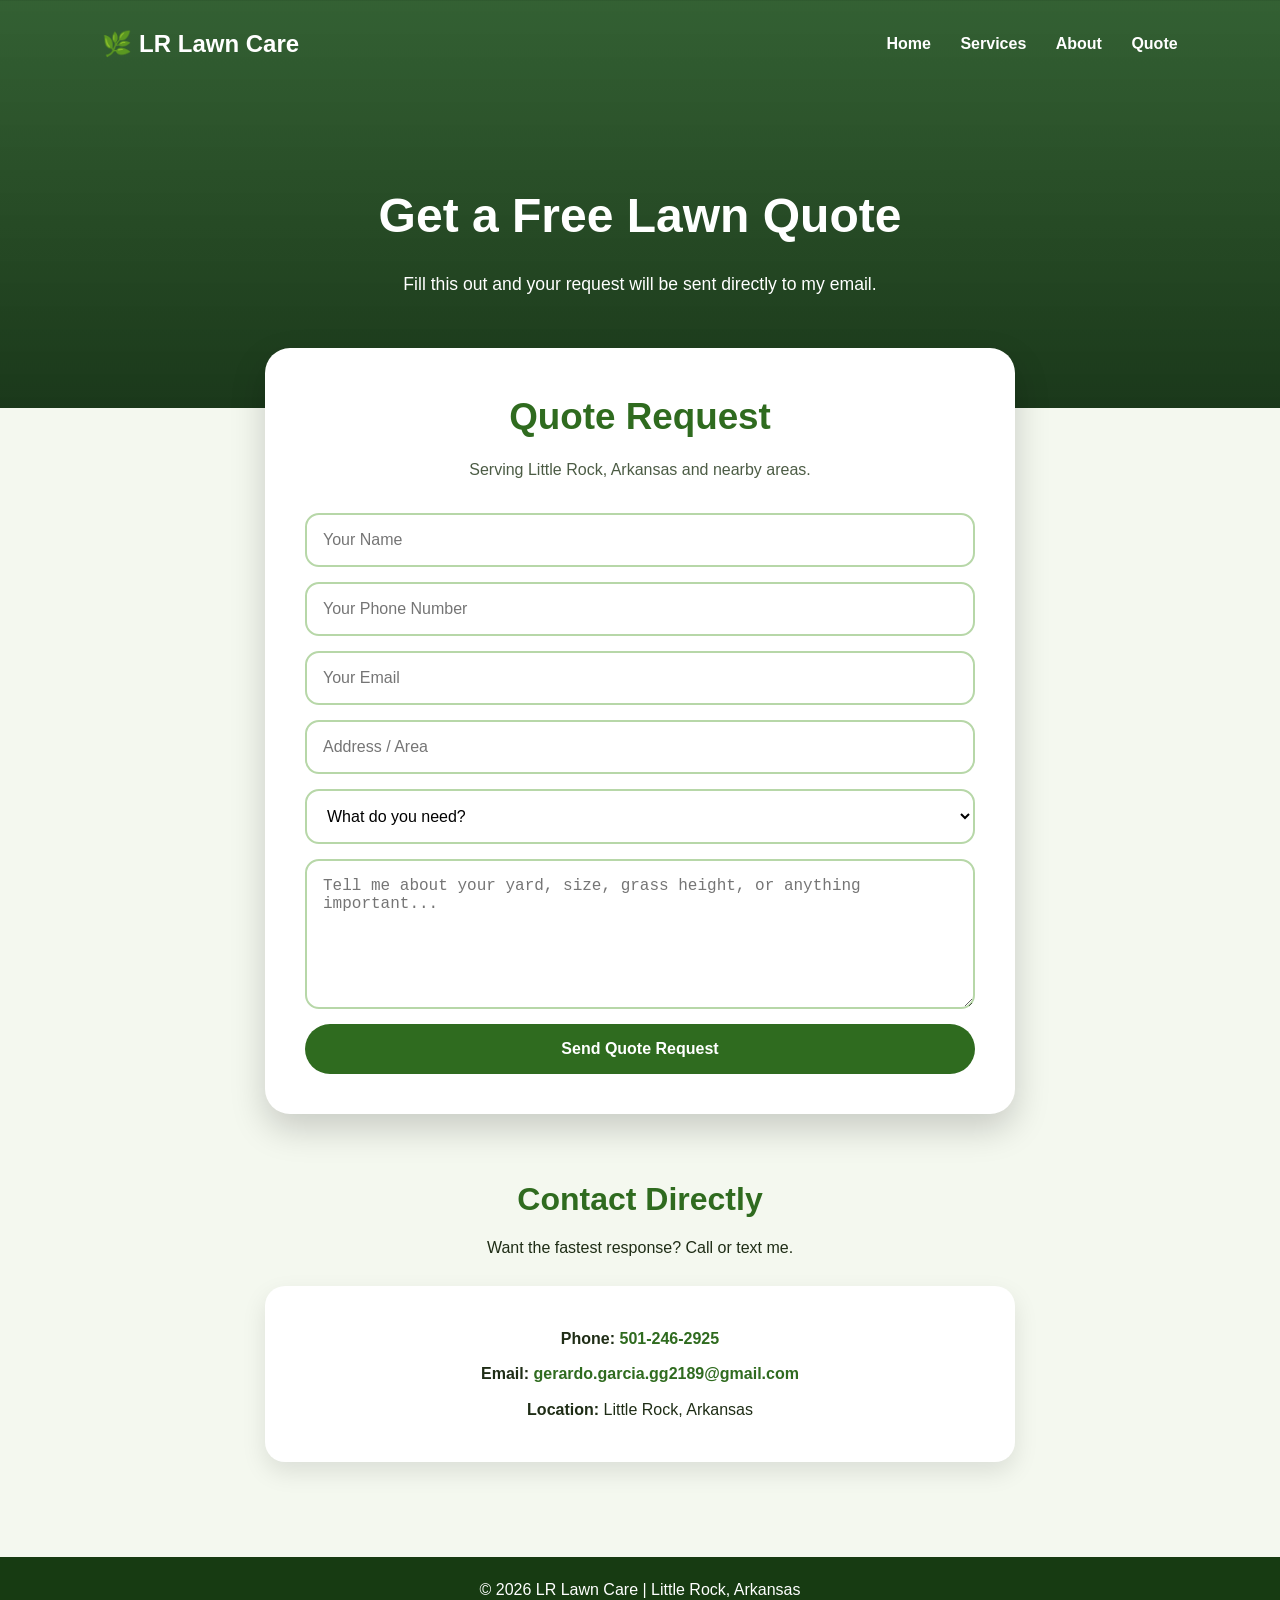
==== quote.html @ a7983ccd "Add files via upload" ====
<!DOCTYPE html>
<html lang="en">
<head>
  <meta charset="UTF-8" />
  <meta name="viewport" content="width=device-width, initial-scale=1.0" />

  <title>Get a Quote | LR Lawn Care</title>

  <link rel="stylesheet" href="style.css" />
</head>
<body>

  <header class="quote-header">

    <nav class="navbar">
      <div class="logo">🌿 LR Lawn Care</div>

      <div class="nav-links">
        <a href="index.html">Home</a>
        <a href="index.html#services">Services</a>
        <a href="index.html#about">About</a>
        <a href="quote.html">Quote</a>
      </div>
    </nav>

    <div class="quote-title">
      <h1>Get a Free Lawn Quote</h1>

      <p>
        Fill this out and your request will be sent directly to my email.
      </p>
    </div>

  </header>

  <main class="quote-page">

    <section class="quote-card">

      <h2>Quote Request</h2>

      <p class="quote-subtext">
        Serving Little Rock, Arkansas and nearby areas.
      </p>

      <form
        class="quote-form"
        action="https://formsubmit.co/gerardo.garcia.gg2189@gmail.com"
        method="POST"
      >

        <input type="hidden" name="_captcha" value="false">

        <input type="hidden" name="_subject" value="New Lawn Care Quote Request">

        <input type="hidden" name="_template" value="table">

        <input
          type="hidden"
          name="_next"
          value="https://pythonaccs.github.io/extraxtz/quote.html"
        >

        <input
          type="text"
          name="name"
          placeholder="Your Name"
          required
        />

        <input
          type="tel"
          name="phone"
          placeholder="Your Phone Number"
          required
        />

        <input
          type="email"
          name="email"
          placeholder="Your Email"
        />

        <input
          type="text"
          name="address"
          placeholder="Address / Area"
          required
        />

        <select name="service" required>
          <option value="">What do you need?</option>
          <option value="Lawn Mowing">Lawn Mowing</option>
          <option value="Edging">Lawn Care</option>
          <option value="Yard Cleanup">Yard Cleanup</option>
          <option value="Mowing + Care">Mowing + Care</option>
          <option value="Other">Other</option>
        </select>

        <textarea
          name="message"
          placeholder="Tell me about your yard, size, grass height, or anything important..."
          required
        ></textarea>

        <button type="submit">Send Quote Request</button>

      </form>

    </section>

    <section class="contact-info">

      <h2>Contact Directly</h2>

      <p>
        Want the fastest response? Call or text me.
      </p>

      <div class="contact-box">

        <p>
          <strong>Phone:</strong>
          <a href="tel:5012462925">501-246-2925</a>
        </p>

        <p>
          <strong>Email:</strong>
          <a href="mailto:gerardo.garcia.gg2189@gmail.com">
            gerardo.garcia.gg2189@gmail.com
          </a>
        </p>

        <p>
          <strong>Location:</strong>
          Little Rock, Arkansas
        </p>

      </div>

    </section>

  </main>

  <footer>
    <p>© 2026 LR Lawn Care | Little Rock, Arkansas</p>
  </footer>

  <script src="script.js"></script>
</body>
</html>
---- style.css ----
* {
  margin: 0;
  padding: 0;
  box-sizing: border-box;
}

html {
  scroll-behavior: smooth;
}

body {
  font-family: Arial, sans-serif;
  background: #f4f8ef;
  color: #1f2d16;
  line-height: 1.6;
}

/* NAVBAR */

.navbar {
  display: flex;
  justify-content: space-between;
  align-items: center;

  padding: 25px 8%;
}

.logo {
  font-size: 1.5rem;
  font-weight: bold;
}

.nav-links a {
  color: white;
  text-decoration: none;
  margin-left: 25px;
  font-weight: bold;
  transition: 0.3s;
}

.nav-links a:hover {
  color: #a8ff78;
}

/* HOME HERO */

.hero {
  min-height: 100vh;

  background:
    linear-gradient(
      rgba(18, 70, 18, 0.75),
      rgba(8, 40, 8, 0.85)
    ),
    url("https://images.unsplash.com/photo-1558904541-efa843a96f01?auto=format&fit=crop&w=1600&q=80");

  background-size: cover;
  background-position: center;

  color: white;
}

.hero-content {
  max-width: 700px;
  padding: 130px 8%;
}

.hero-content h1 {
  font-size: 3.7rem;
  line-height: 1.1;
  margin-bottom: 20px;
}

.hero-content p {
  font-size: 1.2rem;
  margin-bottom: 30px;
}

/* QUOTE HEADER */

.quote-header {
  background:
    linear-gradient(
      rgba(18, 70, 18, 0.85),
      rgba(8, 40, 8, 0.92)
    ),
    url("https://images.unsplash.com/photo-1599685315640-7a45f7a2b52a?auto=format&fit=crop&w=1600&q=80");

  background-size: cover;
  background-position: center;

  color: white;
}

.quote-title {
  text-align: center;
  padding: 90px 8% 110px;
}

.quote-title h1 {
  font-size: 3rem;
  margin-bottom: 15px;
}

.quote-title p {
  font-size: 1.1rem;
}

/* BUTTONS */

.btn {
  display: inline-block;

  background: #78c850;
  color: #102b0d;

  padding: 14px 28px;

  border-radius: 30px;

  text-decoration: none;
  font-weight: bold;

  transition: 0.3s;
}

.btn:hover {
  background: #b8ff88;
  transform: scale(1.05);
}

/* SECTIONS */

.section {
  padding: 90px 8%;
  text-align: center;
}

.section h2 {
  font-size: 2.7rem;
  color: #2f6b1f;
  margin-bottom: 35px;
}

/* CARDS */

.cards {
  display: flex;
  justify-content: center;
  flex-wrap: wrap;
  gap: 25px;
}

.card {
  background: white;

  width: 290px;

  padding: 30px;

  border-radius: 20px;

  box-shadow: 0 10px 25px rgba(0,0,0,0.12);

  border-bottom: 5px solid #78c850;

  transition: 0.3s;
}

.card:hover {
  transform: translateY(-6px);
}

.card h3 {
  margin-bottom: 12px;
  color: #2f6b1f;
}

/* ABOUT */

.about {
  background: #e6f3d8;
}

.about p {
  max-width: 760px;
  margin: auto;
  font-size: 1.1rem;
}

/* CTA */

.cta {
  background: #f4f8ef;
}

.cta p {
  margin-bottom: 25px;
}

/* QUOTE PAGE */

.quote-page {
  padding: 70px 8%;
}

.quote-card {
  max-width: 750px;
  margin: -130px auto 60px;

  background: white;

  padding: 40px;

  border-radius: 25px;

  box-shadow: 0 15px 35px rgba(0,0,0,0.18);

  text-align: center;
}

.quote-card h2 {
  color: #2f6b1f;
  font-size: 2.3rem;
  margin-bottom: 10px;
}

.quote-subtext {
  margin-bottom: 30px;
  color: #4c5c45;
}

/* FORM */

.quote-form {
  display: flex;
  flex-direction: column;
  gap: 15px;
}

.quote-form input,
.quote-form textarea,
.quote-form select {
  width: 100%;

  padding: 16px;

  border-radius: 14px;

  border: 2px solid #b7d7a8;

  font-size: 1rem;

  outline: none;

  background: white;

  transition: 0.3s;
}

.quote-form input:focus,
.quote-form textarea:focus,
.quote-form select:focus {
  border-color: #78c850;
}

.quote-form textarea {
  min-height: 150px;
  resize: vertical;
}

.quote-form button {
  background: #2f6b1f;
  color: white;

  padding: 16px;

  border: none;
  border-radius: 30px;

  font-size: 1rem;
  font-weight: bold;

  cursor: pointer;

  transition: 0.3s;
}

.quote-form button:hover {
  background: #78c850;
  color: #102b0d;
}

/* CONTACT INFO */

.contact-info {
  max-width: 750px;
  margin: 0 auto;
  text-align: center;
}

.contact-info h2 {
  color: #2f6b1f;
  font-size: 2rem;
  margin-bottom: 10px;
}

.contact-box {
  background: white;

  margin: 25px auto;

  padding: 30px;

  border-radius: 20px;

  box-shadow: 0 10px 25px rgba(0,0,0,0.1);
}

.contact-box p {
  margin: 10px 0;
}

.contact-box a {
  color: #2f6b1f;
  text-decoration: none;
  font-weight: bold;
}

/* FOOTER */

footer {
  background: #173b12;
  color: white;

  text-align: center;

  padding: 20px;
}

/* MOBILE */

@media (max-width: 700px) {

  .navbar {
    flex-direction: column;
    gap: 15px;
  }

  .nav-links {
    display: flex;
    gap: 13px;
    flex-wrap: wrap;
    justify-content: center;
  }

  .nav-links a {
    margin-left: 0;
    font-size: 0.95rem;
  }

  .hero-content {
    text-align: center;
    padding-top: 90px;
  }

  .hero-content h1 {
    font-size: 2.4rem;
  }

  .hero-content p {
    font-size: 1rem;
  }

  .quote-title h1 {
    font-size: 2.3rem;
  }

  .quote-card {
    margin-top: -90px;
    padding: 25px;
  }

  .section h2 {
    font-size: 2rem;
  }

}
/* PRICING */

.pricing {
  background: #eef7e5;
}

.pricing-note {
  max-width: 650px;
  margin: -20px auto 35px;
  color: #4c5c45;
}

.pricing-grid {
  display: flex;
  justify-content: center;
  flex-wrap: wrap;
  gap: 25px;
}

.price-card {
  background: white;
  width: 260px;
  padding: 28px;
  border-radius: 20px;
  box-shadow: 0 10px 25px rgba(0,0,0,0.12);
  border-bottom: 5px solid #78c850;
  transition: 0.3s;
}

.price-card:hover {
  transform: translateY(-6px);
}

.price-card h3 {
  color: #2f6b1f;
  margin-bottom: 12px;
}

.price {
  font-size: 2rem;
  font-weight: bold;
  color: #2f6b1f;
  margin-bottom: 10px;
}

.featured {
  border-bottom-color: #2f6b1f;
  background: #f9fff4;
}
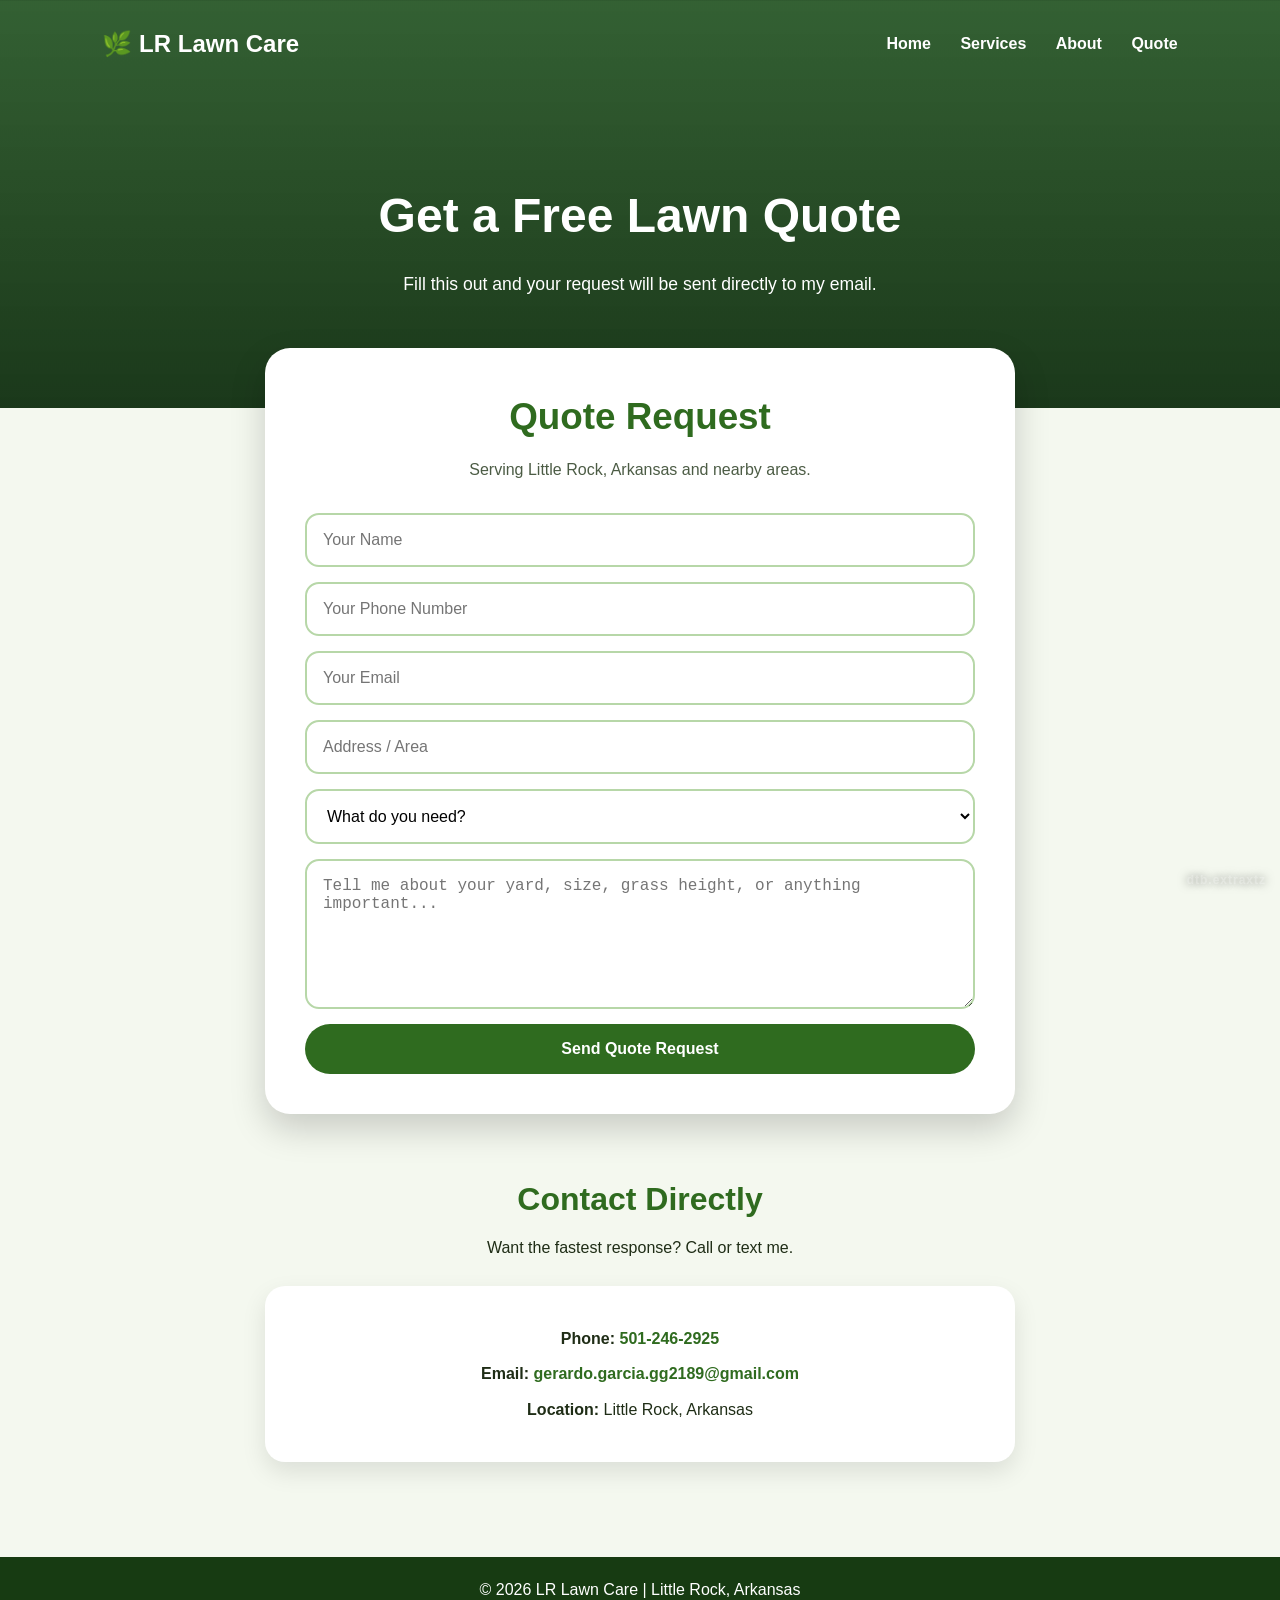
==== commit f586e5a8: "Update quote.html" ====
--- a/quote.html
+++ b/quote.html
@@ -58,7 +58,7 @@
         <input
           type="hidden"
           name="_next"
-          value="https://pythonaccs.github.io/extraxtz/quote.html"
+          value="https://pythonaccs.github.io/GLLC/quote.html"
         >
 
         <input
@@ -147,5 +147,8 @@
   </footer>
 
   <script src="script.js"></script>
+  <div class="watermark">
+  dtb.extraxtz
+</div>
 </body>
-</html>+</html>
--- a/style.css
+++ b/style.css
@@ -434,4 +434,34 @@
 .featured {
   border-bottom-color: #2f6b1f;
   background: #f9fff4;
-}+}
+/* WATERMARK */
+
+.watermark {
+  position: fixed;
+  bottom: 10px;
+  right: 14px;
+
+  font-size: 0.75rem;
+  font-weight: bold;
+
+  color: rgba(255,255,255,0.25);
+
+  z-index: 9999;
+
+  pointer-events: none;
+
+  user-select: none;
+
+  letter-spacing: 1px;
+
+  text-shadow: 0 0 10px rgba(0,0,0,0.5);
+}
+
+@media (max-width: 700px) {
+  .watermark {
+    font-size: 0.65rem;
+    bottom: 8px;
+    right: 10px;
+  }
+}
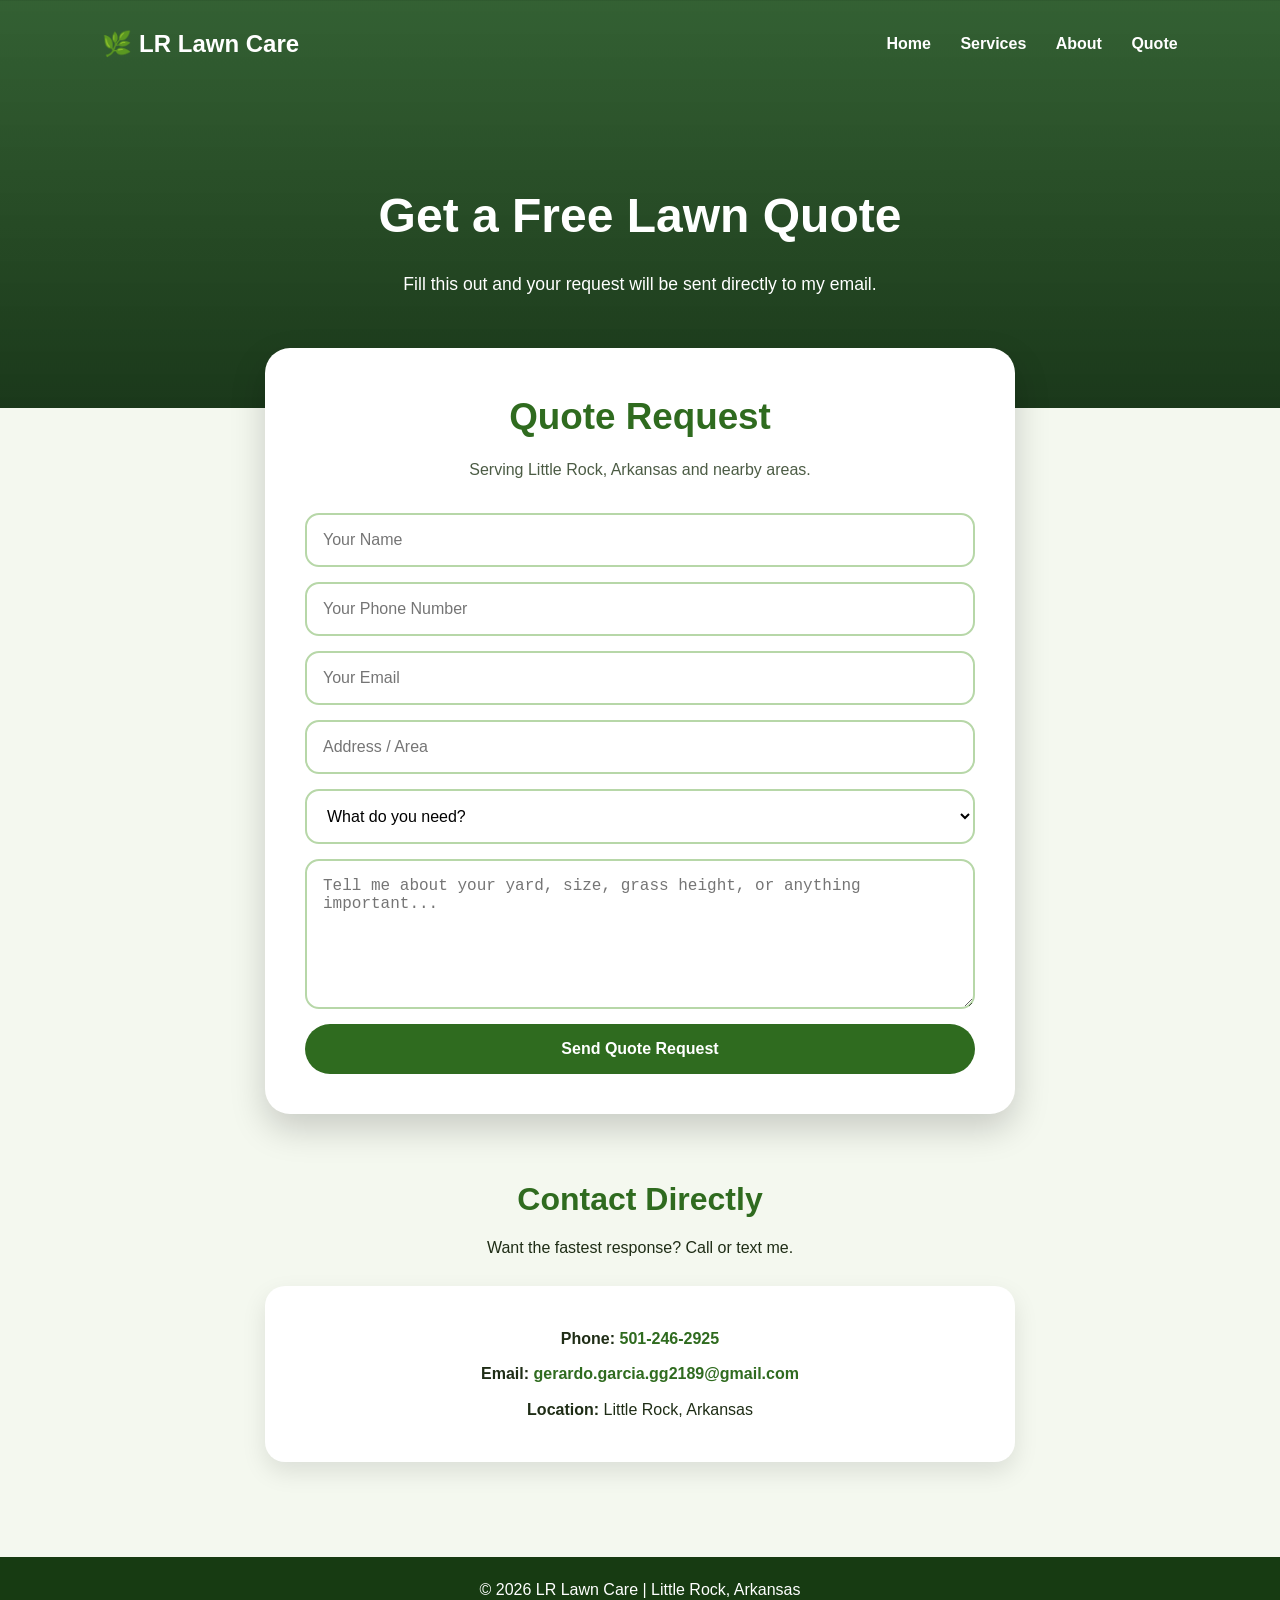
==== commit 804efa91: "Update quote.html" ====
--- a/quote.html
+++ b/quote.html
@@ -147,8 +147,5 @@
   </footer>
 
   <script src="script.js"></script>
-  <div class="watermark">
-  dtb.extraxtz
-</div>
 </body>
 </html>
--- a/style.css
+++ b/style.css
@@ -435,33 +435,3 @@
   border-bottom-color: #2f6b1f;
   background: #f9fff4;
 }
-/* WATERMARK */
-
-.watermark {
-  position: fixed;
-  bottom: 10px;
-  right: 14px;
-
-  font-size: 0.75rem;
-  font-weight: bold;
-
-  color: rgba(255,255,255,0.25);
-
-  z-index: 9999;
-
-  pointer-events: none;
-
-  user-select: none;
-
-  letter-spacing: 1px;
-
-  text-shadow: 0 0 10px rgba(0,0,0,0.5);
-}
-
-@media (max-width: 700px) {
-  .watermark {
-    font-size: 0.65rem;
-    bottom: 8px;
-    right: 10px;
-  }
-}
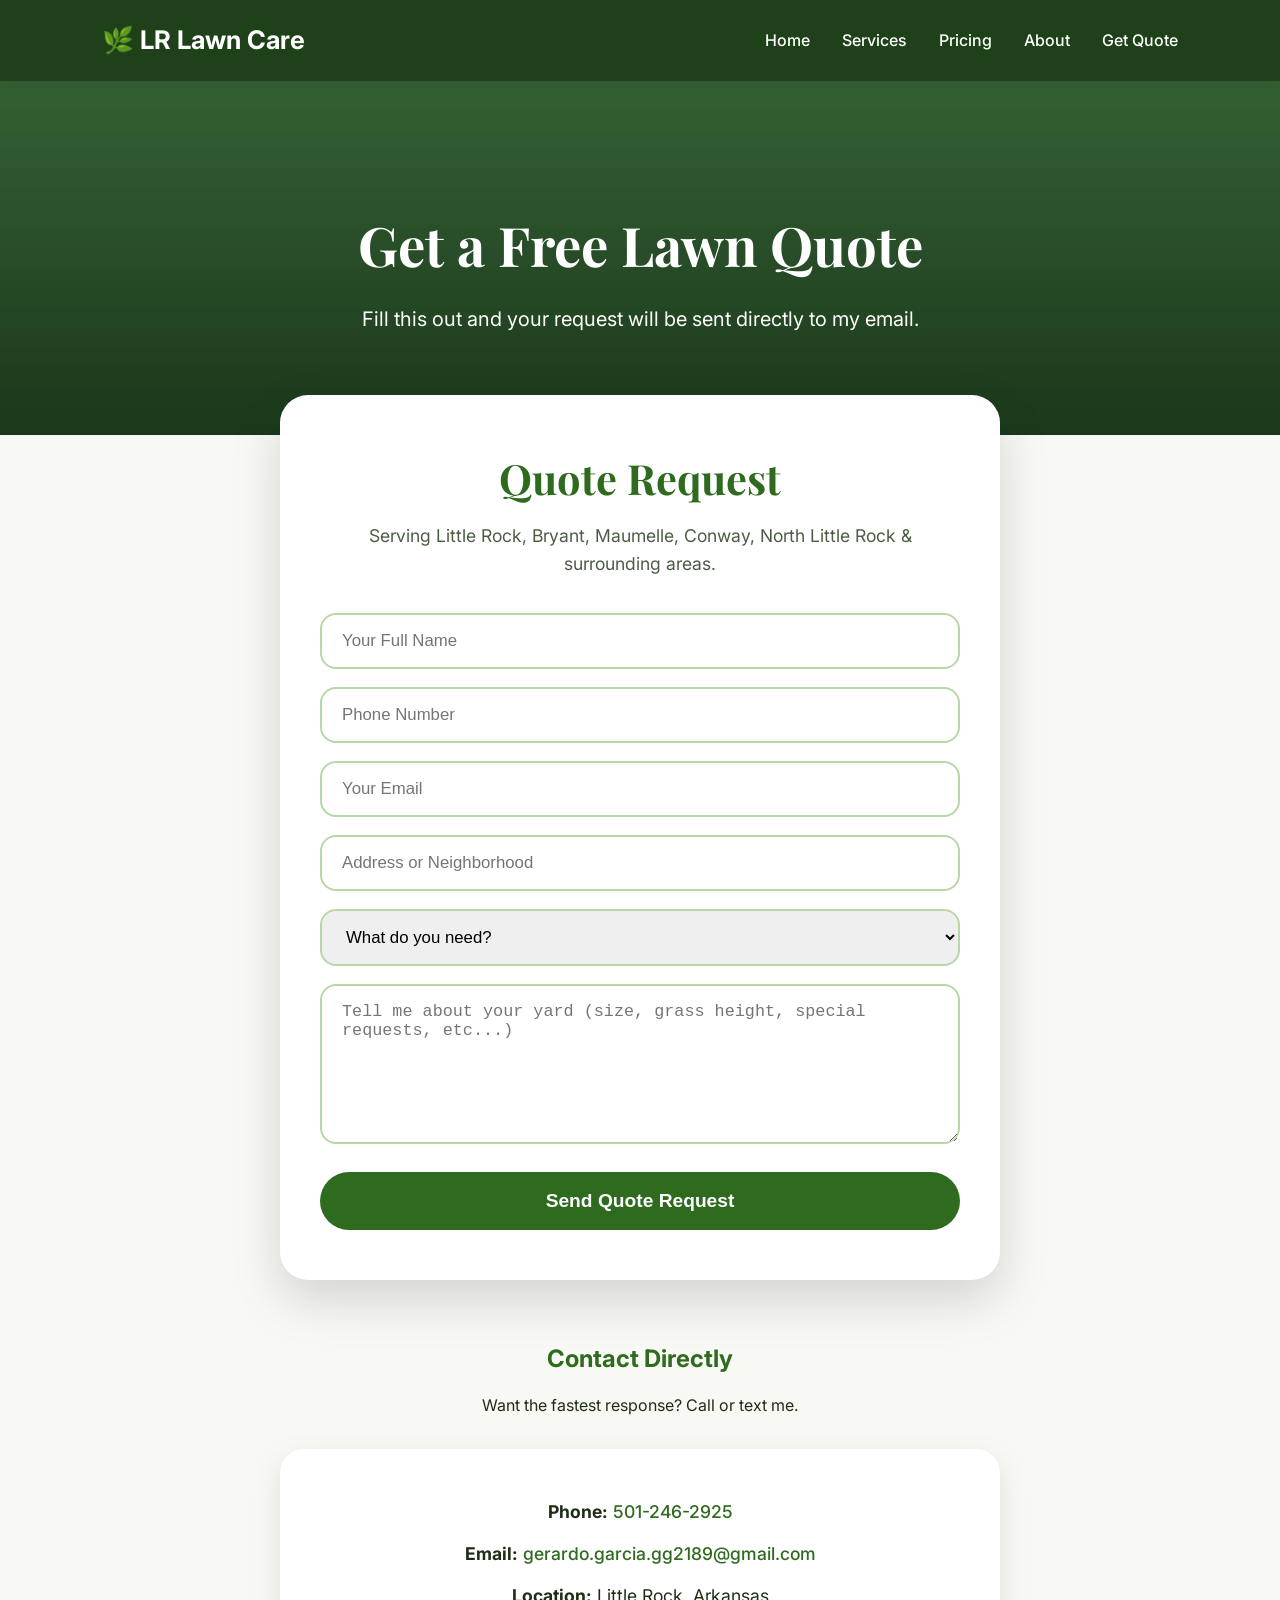
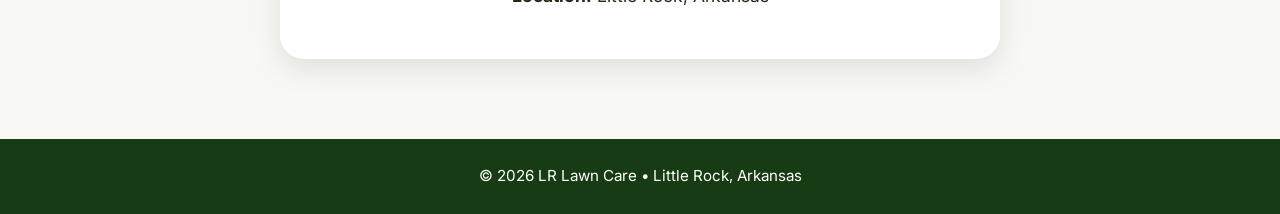
==== commit 3c34f4cc: "Update quote.html" ====
--- a/quote.html
+++ b/quote.html
@@ -3,147 +3,83 @@
 <head>
   <meta charset="UTF-8" />
   <meta name="viewport" content="width=device-width, initial-scale=1.0" />
-
-  <title>Get a Quote | LR Lawn Care</title>
-
+  <meta name="description" content="Get a free lawn mowing quote in Little Rock, Arkansas." />
+  <title>Get a Free Quote | LR Lawn Care</title>
+  
+  <!-- Google Fonts -->
+  <link href="https://fonts.googleapis.com/css2?family=Inter:wght@400;500;600&family=Playfair+Display:wght@700&display=swap" rel="stylesheet">
+  
+  <!-- Font Awesome -->
+  <link rel="stylesheet" href="https://cdnjs.cloudflare.com/ajax/libs/font-awesome/6.5.2/css/all.min.css" />
+  
   <link rel="stylesheet" href="style.css" />
 </head>
 <body>
 
+  <!-- NAVBAR -->
+  <nav class="navbar">
+    <div class="logo">🌿 LR Lawn Care</div>
+    <div class="nav-links">
+      <a href="index.html">Home</a>
+      <a href="index.html#services">Services</a>
+      <a href="index.html#pricing">Pricing</a>
+      <a href="index.html#about">About</a>
+      <a href="quote.html">Get Quote</a>
+    </div>
+  </nav>
+
+  <!-- QUOTE HEADER -->
   <header class="quote-header">
-
-    <nav class="navbar">
-      <div class="logo">🌿 LR Lawn Care</div>
-
-      <div class="nav-links">
-        <a href="index.html">Home</a>
-        <a href="index.html#services">Services</a>
-        <a href="index.html#about">About</a>
-        <a href="quote.html">Quote</a>
-      </div>
-    </nav>
-
     <div class="quote-title">
       <h1>Get a Free Lawn Quote</h1>
-
-      <p>
-        Fill this out and your request will be sent directly to my email.
-      </p>
+      <p>Fill this out and your request will be sent directly to my email.</p>
     </div>
-
   </header>
 
   <main class="quote-page">
-
     <section class="quote-card">
-
       <h2>Quote Request</h2>
-
-      <p class="quote-subtext">
-        Serving Little Rock, Arkansas and nearby areas.
-      </p>
-
-      <form
-        class="quote-form"
-        action="https://formsubmit.co/gerardo.garcia.gg2189@gmail.com"
-        method="POST"
-      >
-
+      <p class="quote-subtext">Serving Little Rock, Bryant, Maumelle, Conway, North Little Rock & surrounding areas.</p>
+      
+      <form class="quote-form" action="https://formsubmit.co/gerardo.garcia.gg2189@gmail.com" method="POST">
         <input type="hidden" name="_captcha" value="false">
-
         <input type="hidden" name="_subject" value="New Lawn Care Quote Request">
-
         <input type="hidden" name="_template" value="table">
-
-        <input
-          type="hidden"
-          name="_next"
-          value="https://pythonaccs.github.io/GLLC/quote.html"
-        >
-
-        <input
-          type="text"
-          name="name"
-          placeholder="Your Name"
-          required
-        />
-
-        <input
-          type="tel"
-          name="phone"
-          placeholder="Your Phone Number"
-          required
-        />
-
-        <input
-          type="email"
-          name="email"
-          placeholder="Your Email"
-        />
-
-        <input
-          type="text"
-          name="address"
-          placeholder="Address / Area"
-          required
-        />
-
+        <input type="hidden" name="_next" value="https://pythonaccs.github.io/GLLC/quote.html">
+        
+        <input type="text" name="name" placeholder="Your Full Name" required />
+        <input type="tel" name="phone" placeholder="Phone Number" required />
+        <input type="email" name="email" placeholder="Your Email" />
+        <input type="text" name="address" placeholder="Address or Neighborhood" required />
+        
         <select name="service" required>
           <option value="">What do you need?</option>
           <option value="Lawn Mowing">Lawn Mowing</option>
-          <option value="Edging">Lawn Care</option>
+          <option value="Lawn Care">Lawn Care (Weeds, Edging, Beds)</option>
           <option value="Yard Cleanup">Yard Cleanup</option>
-          <option value="Mowing + Care">Mowing + Care</option>
-          <option value="Other">Other</option>
+          <option value="Mowing + Care">Mowing + Full Care</option>
+          <option value="Other">Other / Not Sure</option>
         </select>
-
-        <textarea
-          name="message"
-          placeholder="Tell me about your yard, size, grass height, or anything important..."
-          required
-        ></textarea>
-
+        
+        <textarea name="message" placeholder="Tell me about your yard (size, grass height, special requests, etc...)" required></textarea>
+        
         <button type="submit">Send Quote Request</button>
-
       </form>
-
     </section>
 
     <section class="contact-info">
-
       <h2>Contact Directly</h2>
-
-      <p>
-        Want the fastest response? Call or text me.
-      </p>
-
+      <p>Want the fastest response? Call or text me.</p>
       <div class="contact-box">
-
-        <p>
-          <strong>Phone:</strong>
-          <a href="tel:5012462925">501-246-2925</a>
-        </p>
-
-        <p>
-          <strong>Email:</strong>
-          <a href="mailto:gerardo.garcia.gg2189@gmail.com">
-            gerardo.garcia.gg2189@gmail.com
-          </a>
-        </p>
-
-        <p>
-          <strong>Location:</strong>
-          Little Rock, Arkansas
-        </p>
-
+        <p><strong>Phone:</strong> <a href="tel:5012462925">501-246-2925</a></p>
+        <p><strong>Email:</strong> <a href="mailto:gerardo.garcia.gg2189@gmail.com">gerardo.garcia.gg2189@gmail.com</a></p>
+        <p><strong>Location:</strong> Little Rock, Arkansas</p>
       </div>
-
     </section>
-
   </main>
 
   <footer>
-    <p>© 2026 LR Lawn Care | Little Rock, Arkansas</p>
+    <p>© 2026 LR Lawn Care • Little Rock, Arkansas</p>
   </footer>
 
   <script src="script.js"></script>
--- a/style.css
+++ b/style.css
@@ -9,429 +9,427 @@
 }
 
 body {
-  font-family: Arial, sans-serif;
-  background: #f4f8ef;
+  font-family: 'Inter', sans-serif;
+  background: #f8f9f4;
   color: #1f2d16;
   line-height: 1.6;
 }
 
 /* NAVBAR */
-
 .navbar {
+  position: sticky;
+  top: 0;
+  z-index: 1000;
   display: flex;
   justify-content: space-between;
   align-items: center;
-
-  padding: 25px 8%;
+  padding: 20px 8%;
+  background: rgba(23, 59, 18, 0.97);
+  backdrop-filter: blur(12px);
+  box-shadow: 0 4px 15px rgba(0,0,0,0.1);
 }
 
 .logo {
-  font-size: 1.5rem;
+  font-size: 1.6rem;
   font-weight: bold;
+  color: white;
 }
 
 .nav-links a {
   color: white;
   text-decoration: none;
-  margin-left: 25px;
-  font-weight: bold;
-  transition: 0.3s;
+  margin-left: 28px;
+  font-weight: 500;
+  transition: color 0.3s;
 }
 
 .nav-links a:hover {
   color: #a8ff78;
 }
 
-/* HOME HERO */
-
+/* HERO */
 .hero {
   min-height: 100vh;
-
-  background:
-    linear-gradient(
-      rgba(18, 70, 18, 0.75),
-      rgba(8, 40, 8, 0.85)
-    ),
-    url("https://images.unsplash.com/photo-1558904541-efa843a96f01?auto=format&fit=crop&w=1600&q=80");
-
-  background-size: cover;
-  background-position: center;
-
+  background: linear-gradient(rgba(18, 70, 18, 0.78), rgba(8, 40, 8, 0.88)),
+              url("https://images.unsplash.com/photo-1558904541-efa843a96f01?auto=format&fit=crop&w=2000&q=80") center/cover no-repeat;
+  display: flex;
+  align-items: center;
   color: white;
 }
 
 .hero-content {
-  max-width: 700px;
-  padding: 130px 8%;
+  max-width: 720px;
+  padding: 0 8%;
 }
 
 .hero-content h1 {
-  font-size: 3.7rem;
-  line-height: 1.1;
+  font-family: 'Playfair Display', serif;
+  font-size: 4.2rem;
+  line-height: 1.05;
   margin-bottom: 20px;
 }
 
 .hero-content p {
-  font-size: 1.2rem;
-  margin-bottom: 30px;
-}
-
-/* QUOTE HEADER */
-
-.quote-header {
-  background:
-    linear-gradient(
-      rgba(18, 70, 18, 0.85),
-      rgba(8, 40, 8, 0.92)
-    ),
-    url("https://images.unsplash.com/photo-1599685315640-7a45f7a2b52a?auto=format&fit=crop&w=1600&q=80");
-
-  background-size: cover;
-  background-position: center;
-
-  color: white;
-}
-
-.quote-title {
-  text-align: center;
-  padding: 90px 8% 110px;
-}
-
-.quote-title h1 {
-  font-size: 3rem;
-  margin-bottom: 15px;
-}
-
-.quote-title p {
-  font-size: 1.1rem;
+  font-size: 1.25rem;
+  margin-bottom: 35px;
+  opacity: 0.95;
 }
 
 /* BUTTONS */
-
 .btn {
   display: inline-block;
-
-  background: #78c850;
-  color: #102b0d;
-
-  padding: 14px 28px;
-
-  border-radius: 30px;
-
+  background: #5cb85c;
+  color: white;
+  padding: 15px 32px;
+  border-radius: 50px;
   text-decoration: none;
-  font-weight: bold;
-
-  transition: 0.3s;
+  font-weight: 600;
+  font-size: 1.1rem;
+  transition: all 0.4s cubic-bezier(0.4, 0, 0.2, 1);
+  margin-right: 12px;
 }
 
 .btn:hover {
-  background: #b8ff88;
-  transform: scale(1.05);
+  background: #4ade80;
+  transform: translateY(-4px) scale(1.05);
+  box-shadow: 0 10px 25px rgba(92, 184, 92, 0.4);
+}
+
+.secondary-btn {
+  background: transparent;
+  border: 2px solid white;
+  color: white;
+}
+
+.secondary-btn:hover {
+  background: white;
+  color: #2f6b1f;
 }
 
 /* SECTIONS */
-
 .section {
-  padding: 90px 8%;
+  padding: 100px 8%;
   text-align: center;
 }
 
 .section h2 {
-  font-size: 2.7rem;
-  color: #2f6b1f;
-  margin-bottom: 35px;
+  font-family: 'Playfair Display', serif;
+  font-size: 3rem;
+  color: #2f6b1f;
+  margin-bottom: 50px;
 }
 
 /* CARDS */
-
-.cards {
+.cards, .pricing-grid, .social-links {
   display: flex;
   justify-content: center;
   flex-wrap: wrap;
-  gap: 25px;
+  gap: 30px;
+}
+
+.card, .price-card, .social-card {
+  background: white;
+  padding: 35px 25px;
+  border-radius: 24px;
+  box-shadow: 0 10px 30px rgba(0,0,0,0.1);
+  transition: all 0.4s cubic-bezier(0.4, 0, 0.2, 1);
 }
 
 .card {
-  background: white;
-
-  width: 290px;
-
-  padding: 30px;
-
-  border-radius: 20px;
-
-  box-shadow: 0 10px 25px rgba(0,0,0,0.12);
-
-  border-bottom: 5px solid #78c850;
-
-  transition: 0.3s;
-}
-
-.card:hover {
-  transform: translateY(-6px);
-}
-
-.card h3 {
+  width: 320px;
+  border-bottom: 6px solid #5cb85c;
+}
+
+.price-card {
+  width: 260px;
+  border-bottom: 6px solid #5cb85c;
+  text-align: center;
+}
+
+.price-card:hover, .card:hover, .social-card:hover {
+  transform: translateY(-15px) scale(1.04);
+  box-shadow: 0 25px 50px rgba(0,0,0,0.15);
+}
+
+.price-card.featured {
+  border-bottom-color: #2f6b1f;
+  background: #f9fff4;
+  transform: scale(1.05);
+}
+
+.service-icon {
+  font-size: 3.2rem;
+  color: #5cb85c;
+  margin-bottom: 20px;
+}
+
+.card h3, .price-card h3 {
   margin-bottom: 12px;
   color: #2f6b1f;
 }
 
+.price {
+  font-size: 2.4rem;
+  font-weight: 700;
+  color: #2f6b1f;
+  margin: 12px 0;
+}
+
 /* ABOUT */
-
 .about {
   background: #e6f3d8;
 }
 
 .about p {
-  max-width: 760px;
-  margin: auto;
+  max-width: 780px;
+  margin: 0 auto 25px;
+  font-size: 1.15rem;
+}
+
+/* FIXED CTA */
+.cta {
+  background: #2f6b1f;
+  color: white;
+  padding: 110px 8% 100px;
+  text-align: center;
+  position: relative;
+}
+
+.cta-content {
+  max-width: 700px;
+  margin: 0 auto;
+}
+
+.cta-text {
+  font-size: 1.45rem;
+  margin-bottom: 35px;
+  opacity: 0.95;
+  line-height: 1.4;
+}
+
+.cta .btn {
+  background: white;
+  color: #2f6b1f;
+  padding: 16px 40px;
+  font-size: 1.15rem;
+  box-shadow: 0 8px 20px rgba(0, 0, 0, 0.2);
+}
+
+.cta .btn:hover {
+  background: #5cb85c;
+  color: white;
+  transform: translateY(-4px);
+}
+
+/* SOCIALS */
+.socials {
+  background: #eef7e5;
+}
+
+.social-card {
+  width: 320px;
+  display: flex;
+  align-items: center;
+  gap: 20px;
+  text-decoration: none;
+  color: #1f2d16;
+}
+
+.social-icon {
+  font-size: 3rem;
+  width: 55px;
+}
+
+/* FOOTER */
+footer {
+  background: #173b12;
+  color: white;
+  text-align: center;
+  padding: 25px;
+  font-size: 0.95rem;
+}
+
+/* MOBILE */
+@media (max-width: 768px) {
+  .navbar {
+    flex-direction: column;
+    gap: 15px;
+    padding: 18px 5%;
+  }
+  
+  .nav-links a {
+    margin: 0 10px;
+  }
+  
+  .hero-content h1 {
+    font-size: 2.8rem;
+  }
+  
+  .section {
+    padding: 80px 5%;
+  }
+  
+  .section h2 {
+    font-size: 2.4rem;
+  }
+  
+  .cta {
+    padding: 90px 5% 80px;
+  }
+}
+/* ==================== QUOTE PAGE STYLES ==================== */
+
+.quote-header {
+  background: linear-gradient(rgba(18, 70, 18, 0.85), rgba(8, 40, 8, 0.92)),
+              url("https://images.unsplash.com/photo-1599685315640-7a45f7a2b52a?auto=format&fit=crop&w=2000&q=80") center/cover no-repeat;
+  color: white;
+  padding: 120px 8% 100px;
+  text-align: center;
+}
+
+.quote-title h1 {
+  font-family: 'Playfair Display', serif;
+  font-size: 3.4rem;
+  margin-bottom: 15px;
+}
+
+.quote-title p {
+  font-size: 1.25rem;
+  max-width: 700px;
+  margin: 0 auto;
+}
+
+/* Quote Page Container */
+.quote-page {
+  padding: 40px 8% 80px;
+  background: #f8f9f4;
+}
+
+/* Quote Card */
+.quote-card {
+  max-width: 720px;
+  margin: -80px auto 60px;
+  background: white;
+  padding: 50px 40px;
+  border-radius: 28px;
+  box-shadow: 0 20px 50px rgba(0,0,0,0.15);
+  text-align: center;
+}
+
+.quote-card h2 {
+  font-family: 'Playfair Display', serif;
+  font-size: 2.6rem;
+  color: #2f6b1f;
+  margin-bottom: 10px;
+}
+
+.quote-subtext {
+  color: #4c5c45;
+  margin-bottom: 35px;
   font-size: 1.1rem;
 }
 
-/* CTA */
-
-.cta {
-  background: #f4f8ef;
-}
-
-.cta p {
-  margin-bottom: 25px;
-}
-
-/* QUOTE PAGE */
-
-.quote-page {
-  padding: 70px 8%;
-}
-
-.quote-card {
-  max-width: 750px;
-  margin: -130px auto 60px;
-
-  background: white;
-
-  padding: 40px;
-
-  border-radius: 25px;
-
-  box-shadow: 0 15px 35px rgba(0,0,0,0.18);
-
-  text-align: center;
-}
-
-.quote-card h2 {
-  color: #2f6b1f;
-  font-size: 2.3rem;
-  margin-bottom: 10px;
-}
-
-.quote-subtext {
-  margin-bottom: 30px;
-  color: #4c5c45;
-}
-
-/* FORM */
-
+/* Form */
 .quote-form {
   display: flex;
   flex-direction: column;
-  gap: 15px;
+  gap: 18px;
+  text-align: left;
 }
 
 .quote-form input,
-.quote-form textarea,
-.quote-form select {
+.quote-form select,
+.quote-form textarea {
   width: 100%;
-
-  padding: 16px;
-
-  border-radius: 14px;
-
+  padding: 16px 20px;
   border: 2px solid #b7d7a8;
-
-  font-size: 1rem;
-
+  border-radius: 16px;
+  font-size: 1.05rem;
+  transition: all 0.3s;
+}
+
+.quote-form input:focus,
+.quote-form select:focus,
+.quote-form textarea:focus {
+  border-color: #5cb85c;
   outline: none;
-
-  background: white;
-
-  transition: 0.3s;
-}
-
-.quote-form input:focus,
-.quote-form textarea:focus,
-.quote-form select:focus {
-  border-color: #78c850;
+  box-shadow: 0 0 0 4px rgba(92, 184, 92, 0.15);
 }
 
 .quote-form textarea {
-  min-height: 150px;
+  min-height: 160px;
   resize: vertical;
 }
 
 .quote-form button {
   background: #2f6b1f;
   color: white;
-
-  padding: 16px;
-
+  padding: 18px;
   border: none;
-  border-radius: 30px;
-
-  font-size: 1rem;
-  font-weight: bold;
-
+  border-radius: 50px;
+  font-size: 1.2rem;
+  font-weight: 600;
   cursor: pointer;
-
-  transition: 0.3s;
+  margin-top: 10px;
+  transition: all 0.4s;
 }
 
 .quote-form button:hover {
-  background: #78c850;
-  color: #102b0d;
-}
-
-/* CONTACT INFO */
-
+  background: #5cb85c;
+  transform: translateY(-3px);
+}
+
+/* Contact Info */
 .contact-info {
-  max-width: 750px;
+  max-width: 720px;
   margin: 0 auto;
   text-align: center;
 }
 
 .contact-info h2 {
   color: #2f6b1f;
-  font-size: 2rem;
-  margin-bottom: 10px;
+  margin-bottom: 15px;
 }
 
 .contact-box {
   background: white;
-
-  margin: 25px auto;
-
-  padding: 30px;
-
-  border-radius: 20px;
-
-  box-shadow: 0 10px 25px rgba(0,0,0,0.1);
+  padding: 35px;
+  border-radius: 24px;
+  box-shadow: 0 10px 30px rgba(0,0,0,0.1);
+  margin-top: 30px;
 }
 
 .contact-box p {
-  margin: 10px 0;
+  margin: 14px 0;
+  font-size: 1.1rem;
 }
 
 .contact-box a {
   color: #2f6b1f;
   text-decoration: none;
-  font-weight: bold;
-}
-
-/* FOOTER */
-
-footer {
-  background: #173b12;
-  color: white;
-
-  text-align: center;
-
-  padding: 20px;
-}
-
-/* MOBILE */
-
-@media (max-width: 700px) {
-
-  .navbar {
-    flex-direction: column;
-    gap: 15px;
-  }
-
-  .nav-links {
-    display: flex;
-    gap: 13px;
-    flex-wrap: wrap;
-    justify-content: center;
-  }
-
-  .nav-links a {
-    margin-left: 0;
-    font-size: 0.95rem;
-  }
-
-  .hero-content {
-    text-align: center;
-    padding-top: 90px;
-  }
-
-  .hero-content h1 {
-    font-size: 2.4rem;
-  }
-
-  .hero-content p {
-    font-size: 1rem;
-  }
-
+  font-weight: 500;
+}
+
+.contact-box a:hover {
+  text-decoration: underline;
+}
+
+/* Mobile Adjustments for Quote Page */
+@media (max-width: 768px) {
+  .quote-header {
+    padding: 100px 5% 80px;
+  }
+  
   .quote-title h1 {
-    font-size: 2.3rem;
-  }
-
+    font-size: 2.6rem;
+  }
+  
   .quote-card {
-    margin-top: -90px;
-    padding: 25px;
-  }
-
-  .section h2 {
-    font-size: 2rem;
-  }
-
-}
-/* PRICING */
-
-.pricing {
-  background: #eef7e5;
-}
-
-.pricing-note {
-  max-width: 650px;
-  margin: -20px auto 35px;
-  color: #4c5c45;
-}
-
-.pricing-grid {
-  display: flex;
-  justify-content: center;
-  flex-wrap: wrap;
-  gap: 25px;
-}
-
-.price-card {
-  background: white;
-  width: 260px;
-  padding: 28px;
-  border-radius: 20px;
-  box-shadow: 0 10px 25px rgba(0,0,0,0.12);
-  border-bottom: 5px solid #78c850;
-  transition: 0.3s;
-}
-
-.price-card:hover {
-  transform: translateY(-6px);
-}
-
-.price-card h3 {
-  color: #2f6b1f;
-  margin-bottom: 12px;
-}
-
-.price {
-  font-size: 2rem;
-  font-weight: bold;
-  color: #2f6b1f;
-  margin-bottom: 10px;
-}
-
-.featured {
-  border-bottom-color: #2f6b1f;
-  background: #f9fff4;
-}
+    margin: -60px 10px 40px;
+    padding: 35px 25px;
+  }
+  
+  .quote-page {
+    padding: 20px 5% 60px;
+  }
+}
